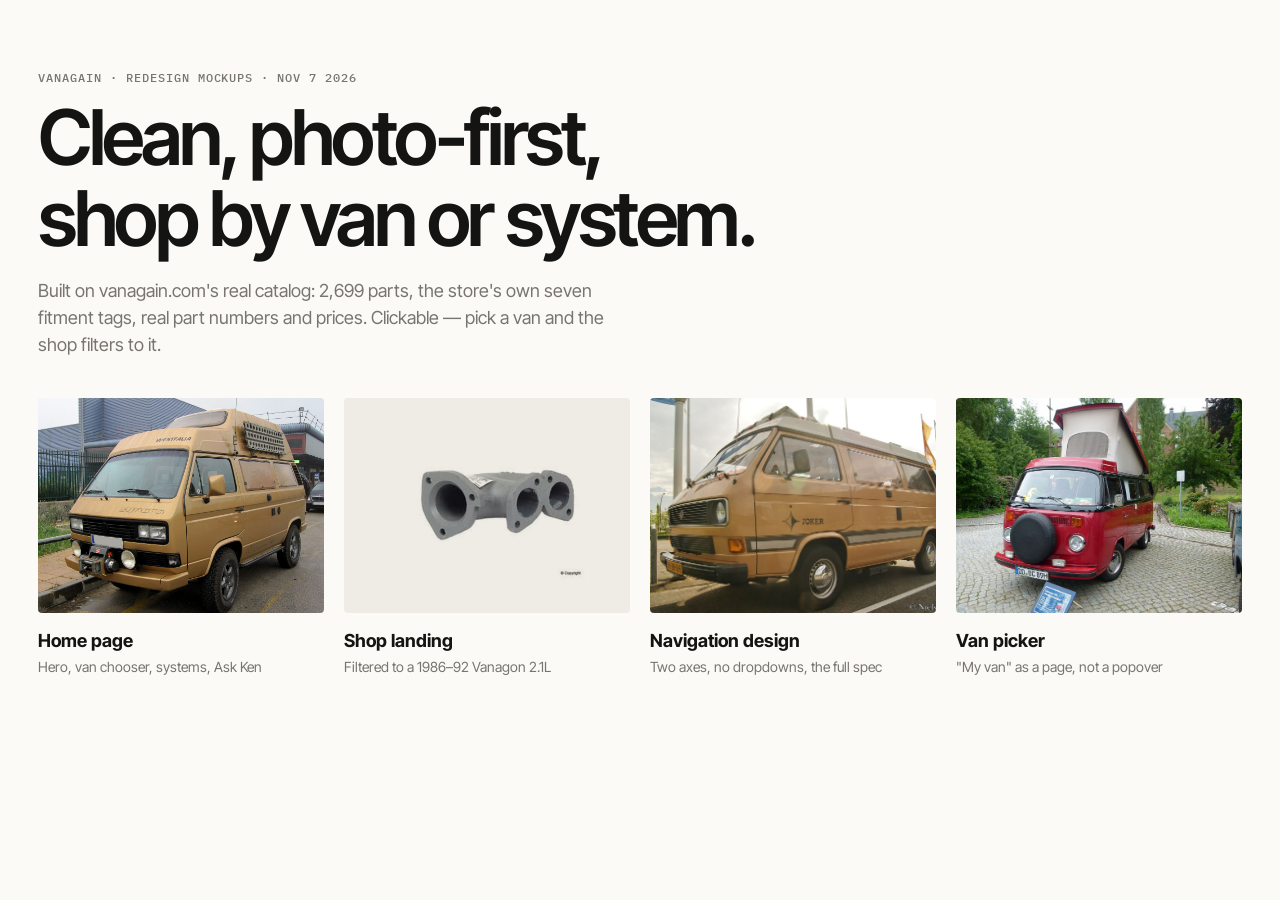
==== index.html @ 466442ae "VanAgain redesign mockups v1" ====
<!doctype html><html lang="en"><head><meta charset="utf-8"><meta name="viewport" content="width=device-width,initial-scale=1">
<title>VanAgain redesign — mockups</title>
<link href="https://fonts.googleapis.com/css2?family=IBM+Plex+Mono:wght@400;500&family=Inter+Tight:wght@400;500;600;700&display=swap" rel="stylesheet">
<link rel="stylesheet" href="va.css">
<style>.idx{display:grid;grid-template-columns:repeat(4,1fr);gap:20px;margin-top:40px}.idx a{display:block}.idx .im{aspect-ratio:4/3;border-radius:4px;overflow:hidden;background:var(--tile)}.idx img{width:100%;height:100%;object-fit:cover}.idx b{display:block;margin-top:14px;font-size:18px}.idx span{color:var(--muted);font-size:14px}@media(max-width:860px){.idx{grid-template-columns:1fr 1fr}}</style>
</head><body>
<div class="wrap" style="padding-top:72px;padding-bottom:96px">
<div class="eyebrow">VanAgain · redesign mockups · Nov 7 2026</div>
<h1 style="font-size:clamp(40px,6vw,80px);letter-spacing:-.045em;margin-top:14px">Clean, photo-first,<br>shop by van or system.</h1>
<p style="color:var(--muted);font-size:18px;max-width:58ch">Built on vanagain.com's real catalog: 2,699 parts, the store's own seven fitment tags, real part numbers and prices. Clickable — pick a van and the shop filters to it.</p>
<div class="idx">
<a href="home.html"><div class="im"><img src="hero-syncro.jpg" alt=""></div><b>Home page</b><span>Hero, van chooser, systems, Ask Ken</span></a>
<a href="shop.html?van=21"><div class="im" style="background:var(--tile);display:grid;place-items:center"><img src="p-manifold.jpg" style="width:70%;height:70%;object-fit:contain;mix-blend-mode:multiply" alt=""></div><b>Shop landing</b><span>Filtered to a 1986–92 Vanagon 2.1L</span></a>
<a href="nav.html"><div class="im"><img src="van-21.jpg" alt=""></div><b>Navigation design</b><span>Two axes, no dropdowns, the full spec</span></a>
<a href="garage.html"><div class="im"><img src="van-bus.jpg" alt=""></div><b>Van picker</b><span>"My van" as a page, not a popover</span></a>
</div></div></body></html>
---- va.css ----
/* VanAgain redesign mockup — shared styles */
:root{
  --ink:#141412; --ink-2:#3a3a36; --muted:#77756e; --line:#e3e0d8; --line-2:#d3cfc4;
  --paper:#fbfaf7; --tile:#efece5; --tile-2:#e7e3da; --accent:#c4501f; --ok:#2f7d4f;
  --wrap:1320px; --pad:clamp(16px,3vw,40px);
  --sans:"Inter Tight",ui-sans-serif,system-ui,-apple-system,"Segoe UI",sans-serif;
  --mono:"IBM Plex Mono",ui-monospace,SFMono-Regular,Menlo,monospace;
}
*{box-sizing:border-box}
html{-webkit-text-size-adjust:100%}
body{margin:0;background:var(--paper);color:var(--ink);font:400 16px/1.5 var(--sans);-webkit-font-smoothing:antialiased}
a{color:inherit;text-decoration:none}
img{display:block;max-width:100%}
.wrap{max-width:var(--wrap);margin:0 auto;padding:0 var(--pad)}
.mono{font-family:var(--mono);font-size:.82em;letter-spacing:.01em}
.eyebrow{font:500 12px/1 var(--mono);letter-spacing:.08em;text-transform:uppercase;color:var(--muted)}
h1,h2,h3{margin:0;font-weight:600;letter-spacing:-.02em;line-height:1.05}
h2{font-size:clamp(26px,3vw,40px)}
.btn{display:inline-flex;align-items:center;gap:10px;height:48px;padding:0 22px;border-radius:999px;background:var(--ink);color:#fff;font-weight:500;font-size:15px;border:0;cursor:pointer}
.btn.ghost{background:transparent;color:var(--ink);box-shadow:inset 0 0 0 1px var(--line-2)}
.arrow{display:inline-block;transition:transform .2s}
a:hover .arrow{transform:translateX(3px)}

/* ── Header ───────────────────────────────── */
.hdr{position:sticky;top:0;z-index:20;background:rgba(251,250,247,.94);backdrop-filter:saturate(1.4) blur(10px);border-bottom:1px solid var(--line)}
.hdr-top{display:flex;align-items:center;gap:20px;height:72px}
.brand{display:flex;align-items:center;gap:10px;flex:none}
.brand img{width:40px;height:40px;object-fit:contain;mix-blend-mode:multiply}
.brand b{font-weight:700;font-size:20px;letter-spacing:-.03em}
.brand small{display:block;font:500 10px/1 var(--mono);color:var(--muted);letter-spacing:.06em;margin-top:3px}
.search{flex:1;max-width:560px;position:relative}
.search input{width:100%;height:44px;border:1px solid var(--line-2);border-radius:999px;background:#fff;padding:0 18px 0 44px;font:inherit;font-size:15px;color:var(--ink)}
.search input::placeholder{color:#9a978e}
.search svg{position:absolute;left:16px;top:13px;width:18px;height:18px;color:var(--muted)}
.myvan{display:flex;align-items:center;gap:10px;height:44px;padding:0 6px 0 4px;border-radius:999px;box-shadow:inset 0 0 0 1px var(--line-2);background:#fff;flex:none;margin-left:auto}
.myvan .thumb{width:36px;height:36px;border-radius:50%;object-fit:cover;background:var(--tile)}
.myvan .lbl{line-height:1.1;padding-right:4px}
.myvan .lbl small{display:block;font:500 10px/1 var(--mono);text-transform:uppercase;letter-spacing:.08em;color:var(--muted);margin-bottom:3px}
.myvan .lbl b{font-weight:600;font-size:14px;white-space:nowrap}
.myvan .chg{font-size:13px;color:var(--muted);padding:0 12px;border-left:1px solid var(--line);margin-left:2px}
.myvan.empty .lbl b{color:var(--accent)}
.hdr-links{display:flex;gap:22px;font-size:15px;flex:none}
.hdr-links a{color:var(--ink-2)}
.hdr-links a:hover{color:var(--ink)}
.cart-n{display:inline-grid;place-items:center;min-width:20px;height:20px;border-radius:10px;background:var(--ink);color:#fff;font-size:11px;margin-left:6px;padding:0 6px}

.rail{display:flex;gap:4px;overflow-x:auto;scrollbar-width:none;height:48px;align-items:center;margin-top:-4px}
.rail::-webkit-scrollbar{display:none}
.rail a{flex:none;font-size:14px;color:var(--ink-2);padding:7px 12px;border-radius:999px;white-space:nowrap}
.rail a:hover{background:var(--tile)}
.rail a.on{background:var(--ink);color:#fff}
.rail .sep{flex:none;width:1px;height:18px;background:var(--line-2);margin:0 8px}
.rail .quiet{color:var(--muted)}

/* ── Hero ─────────────────────────────────── */
.hero{position:relative;height:min(82vh,820px);min-height:560px;overflow:hidden;background:#2a2620}
.hero img{width:100%;height:100%;object-fit:cover;object-position:70% 60%}
.hero::after{content:"";position:absolute;inset:0;background:linear-gradient(90deg,rgba(12,10,8,.72) 0%,rgba(12,10,8,.35) 42%,rgba(12,10,8,0) 70%),linear-gradient(180deg,rgba(0,0,0,0) 55%,rgba(0,0,0,.45) 100%)}
.hero .copy{position:absolute;left:0;right:0;bottom:56px;z-index:2;color:#fff}
.hero h1{font-size:clamp(48px,7.4vw,112px);font-weight:600;letter-spacing:-.045em;line-height:.92;max-width:11ch}
.hero p{font-size:clamp(17px,1.5vw,20px);max-width:44ch;margin:20px 0 0;color:rgba(255,255,255,.88)}
.hero .eyebrow{color:rgba(255,255,255,.78);margin-bottom:18px}
.hero .credit{position:absolute;right:var(--pad);bottom:16px;z-index:2;font:400 11px/1 var(--mono);color:rgba(255,255,255,.55)}

/* ── Section scaffolding ──────────────────── */
.sec{padding:clamp(56px,7vw,104px) 0}
.sec-head{display:flex;align-items:end;justify-content:space-between;gap:24px;margin-bottom:32px}
.sec-head p{margin:10px 0 0;color:var(--muted);max-width:52ch}
.sec-head .link{font-size:15px;white-space:nowrap}
.sec.tint{background:#f3f1ec}

/* ── Van chooser ──────────────────────────── */
.vans{display:grid;grid-template-columns:repeat(3,1fr);gap:clamp(16px,2vw,28px)}
.van{display:flex;flex-direction:column}
.van .ph{aspect-ratio:4/3;overflow:hidden;border-radius:4px;background:var(--tile)}
.van .ph img{width:100%;height:100%;object-fit:cover;transition:transform .5s}
.van:hover .ph img{transform:scale(1.03)}
.van h3{font-size:26px;margin:20px 0 4px}
.van .yrs{font:500 13px/1 var(--mono);color:var(--muted)}
.van ul{list-style:none;margin:18px 0 0;padding:0;border-top:1px solid var(--line)}
.van li a{display:flex;align-items:baseline;gap:12px;padding:14px 2px;border-bottom:1px solid var(--line);font-size:16px}
.van li a:hover{background:linear-gradient(90deg,var(--tile),transparent)}
.van li .eng{font-weight:500}
.van li .code{font:400 12px/1 var(--mono);color:var(--muted)}
.van li .n{margin-left:auto;font:400 13px/1 var(--mono);color:var(--muted)}
.van li a.sel{box-shadow:inset 3px 0 0 var(--accent);padding-left:12px}

/* ── System tiles ─────────────────────────── */
.tiles{display:grid;grid-template-columns:repeat(6,1fr);gap:clamp(10px,1.2vw,16px)}
.tile{display:block}
.tile .im{aspect-ratio:1;background:var(--tile);border-radius:4px;display:grid;place-items:center;overflow:hidden;transition:background .2s}
.tile .im img{width:72%;height:72%;object-fit:contain;mix-blend-mode:multiply;transition:transform .35s}
.tile .im img.photo{width:100%;height:100%;object-fit:cover;mix-blend-mode:normal}
.tile:hover .im{background:var(--tile-2)}
.tile:hover .im img{transform:scale(1.05)}
.tile .t{display:flex;justify-content:space-between;align-items:baseline;gap:8px;margin-top:10px;font-size:15px;font-weight:500}
.tile .t .n{font:400 12px/1 var(--mono);color:var(--muted)}
.tile.on .im{box-shadow:inset 0 0 0 2px var(--ink)}

/* ── Product cards ────────────────────────── */
.grid{display:grid;grid-template-columns:repeat(4,1fr);gap:40px 20px}
.card .im{aspect-ratio:1;background:var(--tile);border-radius:4px;display:grid;place-items:center;overflow:hidden}
.card .im img{width:78%;height:78%;object-fit:contain;mix-blend-mode:multiply}
.card .nm{font-size:15px;font-weight:500;line-height:1.3;margin:14px 0 6px}
.card .meta{display:flex;flex-wrap:wrap;gap:4px 12px;font:400 12px/1.4 var(--mono);color:var(--muted)}
.card .row{display:flex;align-items:center;justify-content:space-between;margin-top:12px}
.card .pr{font-weight:600;font-size:16px}
.card .add{font-size:14px;font-weight:500;padding:8px 14px;border-radius:999px;box-shadow:inset 0 0 0 1px var(--line-2);background:#fff;cursor:pointer;border:0;font-family:inherit}
.card .add:hover{background:var(--ink);color:#fff;box-shadow:none}
.card .fit{display:inline-flex;align-items:center;gap:6px;font-size:12px;color:var(--ok);margin-top:8px;font-weight:500}
.card .fit::before{content:"";width:6px;height:6px;border-radius:50%;background:var(--ok)}

/* ── Split / editorial ────────────────────── */
.split{display:grid;grid-template-columns:1.25fr 1fr;min-height:560px}
.split .ph{position:relative;overflow:hidden;background:#333}
.split .ph img{width:100%;height:100%;object-fit:cover}
.split .tx{padding:clamp(40px,6vw,96px);display:flex;flex-direction:column;justify-content:center;background:#1b1a17;color:#efece5}
.split .tx h2{font-size:clamp(32px,3.6vw,52px)}
.split .tx p{color:#bdb9ae;max-width:42ch;font-size:17px}
.split .tx .eyebrow{color:#8f8b80;margin-bottom:18px}
.split .tx .btn{background:#efece5;color:#1b1a17}
.split .tx .btn.ghost{background:transparent;color:#efece5;box-shadow:inset 0 0 0 1px #4a4740}
.split dl{display:grid;grid-template-columns:auto 1fr;gap:10px 22px;margin:28px 0 34px;font-size:15px}
.split dt{font:500 12px/1.9 var(--mono);color:#8f8b80;text-transform:uppercase;letter-spacing:.06em}
.split dd{margin:0}
.credit-sm{position:absolute;left:14px;bottom:12px;font:400 11px/1 var(--mono);color:rgba(255,255,255,.6)}

.band{position:relative;height:clamp(380px,46vw,620px);overflow:hidden;color:#fff}
.band img{width:100%;height:100%;object-fit:cover;object-position:50% 55%}
.band::after{content:"";position:absolute;inset:0;background:linear-gradient(90deg,rgba(12,10,8,.82) 0%,rgba(12,10,8,.55) 40%,rgba(12,10,8,0) 72%)}
.band .copy{position:absolute;inset:0;z-index:2;display:flex;flex-direction:column;justify-content:center}
.band h2{font-size:clamp(34px,4.4vw,64px);max-width:12ch}
.band p{max-width:38ch;color:rgba(255,255,255,.85);font-size:17px}
.band .btn{background:#fff;color:var(--ink);margin-top:10px;align-self:flex-start}

/* ── Footer ───────────────────────────────── */
.ftr{border-top:1px solid var(--line);padding:64px 0 40px;font-size:15px}
.ftr .cols{display:grid;grid-template-columns:1.6fr repeat(4,1fr);gap:32px}
.ftr h4{margin:0 0 14px;font:500 12px/1 var(--mono);letter-spacing:.08em;text-transform:uppercase;color:var(--muted)}
.ftr ul{list-style:none;margin:0;padding:0;display:grid;gap:9px}
.ftr a{color:var(--ink-2)}
.ftr .about p{color:var(--muted);max-width:34ch;margin:12px 0 0}
.ftr .base{display:flex;justify-content:space-between;gap:20px;margin-top:56px;padding-top:20px;border-top:1px solid var(--line);font:400 12px/1.6 var(--mono);color:var(--muted)}

/* ── Shop page ────────────────────────────── */
.fitbar{border-bottom:1px solid var(--line);background:#f3f1ec}
.fitbar .wrap{display:flex;align-items:center;gap:22px;padding-top:22px;padding-bottom:22px}
.fitbar .vimg{width:132px;height:88px;border-radius:4px;object-fit:cover;flex:none}
.fitbar h1{font-size:clamp(28px,3.2vw,44px);letter-spacing:-.03em}
.fitbar .sub{display:flex;gap:16px;align-items:center;margin-top:8px;color:var(--muted);font-size:15px}
.fitbar .sub .ok{color:var(--ok);font-weight:500}
.fitbar .act{margin-left:auto;display:flex;gap:10px;flex:none}
.shop{display:grid;grid-template-columns:240px 1fr;gap:48px;padding-top:40px;padding-bottom:96px}
.side h4{margin:0 0 12px;font:500 12px/1 var(--mono);letter-spacing:.08em;text-transform:uppercase;color:var(--muted)}
.side .grp{padding:0 0 22px;margin-bottom:22px;border-bottom:1px solid var(--line)}
.side ul{list-style:none;margin:0;padding:0;display:grid;gap:2px}
.side li a,.side label{display:flex;justify-content:space-between;align-items:center;padding:6px 0;font-size:15px;color:var(--ink-2);cursor:pointer}
.side li a .n,.side label .n{font:400 12px/1 var(--mono);color:var(--muted)}
.side li a.on{color:var(--ink);font-weight:600}
.side input[type=checkbox]{accent-color:var(--ink);width:16px;height:16px;margin:0 10px 0 0}
.side label span.l{display:flex;align-items:center}
.seg{display:inline-flex;border-radius:999px;box-shadow:inset 0 0 0 1px var(--line-2);padding:3px;background:#fff}
.seg a{padding:6px 14px;border-radius:999px;font-size:14px;color:var(--ink-2)}
.seg a.on{background:var(--ink);color:#fff}
.toolbar{display:flex;align-items:center;justify-content:space-between;gap:16px;margin:36px 0 26px}
.toolbar .count{font-size:15px;color:var(--muted)}
.toolbar .count b{color:var(--ink)}
.strip{display:grid;grid-auto-flow:column;grid-auto-columns:minmax(118px,1fr);gap:12px;overflow-x:auto;scrollbar-width:none;padding-bottom:2px}
.strip::-webkit-scrollbar{display:none}
.strip .tile .t{font-size:13px;flex-direction:column;gap:3px;align-items:flex-start}
.jobs{display:grid;grid-template-columns:repeat(3,1fr);gap:16px;margin-top:56px}
.job{padding:22px;border-radius:4px;box-shadow:inset 0 0 0 1px var(--line);display:flex;flex-direction:column;gap:6px;background:#fff}
.job b{font-weight:600;font-size:17px}
.job span{color:var(--muted);font-size:14px}
.job .mono{color:var(--muted);margin-top:8px}
.more{display:flex;justify-content:center;flex-direction:column;align-items:center;gap:14px;margin-top:56px;color:var(--muted);font-size:14px}
.more .bar{width:220px;height:2px;background:var(--line);position:relative}
.more .bar i{position:absolute;left:0;top:0;bottom:0;width:4%;background:var(--ink)}

/* ── Garage (van picker page) ─────────────── */
.garage-h{padding:clamp(48px,6vw,88px) 0 36px}
.garage-h h1{font-size:clamp(40px,5.6vw,80px);letter-spacing:-.04em}
.garage-h p{color:var(--muted);font-size:18px;max-width:52ch;margin:16px 0 0}
.howto{display:grid;grid-template-columns:repeat(3,1fr);gap:28px;margin-top:64px;padding-top:32px;border-top:1px solid var(--line)}
.howto b{display:block;margin-bottom:6px}
.howto p{margin:0;color:var(--muted);font-size:15px}

/* ── Responsive ───────────────────────────── */
@media (max-width:1100px){
  .tiles{grid-template-columns:repeat(4,1fr)}
  .grid{grid-template-columns:repeat(3,1fr)}
  .hdr-links .hide-md{display:none}
}
@media (max-width:860px){
  .hdr-top{flex-wrap:wrap;height:auto;padding-top:12px;padding-bottom:10px;gap:10px 12px}
  .search{order:3;flex:1 0 100%;max-width:none}
  .brand small{display:none}
  .myvan .chg{display:none}
  .myvan .lbl b{font-size:13px}
  .hdr-links{gap:14px}
  .hdr-links .hide-sm{display:none}
  .vans{grid-template-columns:1fr;gap:44px}
  .tiles{grid-template-columns:repeat(3,1fr)}
  .grid{grid-template-columns:repeat(2,1fr);gap:28px 14px}
  .split{grid-template-columns:1fr}
  .split .ph{height:300px}
  .ftr .cols{grid-template-columns:1fr 1fr}
  .ftr .about{grid-column:1/-1}
  .shop{grid-template-columns:1fr;gap:0}
  .side{display:none}
  .fitbar .wrap{flex-wrap:wrap}
  .fitbar .vimg{width:88px;height:64px}
  .fitbar .act{margin-left:0;width:100%}
  .jobs,.howto{grid-template-columns:1fr}
  .sec-head{flex-direction:column;align-items:flex-start}
  .hero{min-height:520px;height:72vh}
  .hero .copy{bottom:36px}
}
@media (max-width:480px){
  .myvan .lbl small{display:none}
  .tiles{grid-template-columns:repeat(2,1fr)}
}
.band .copy .wrap,.hero .copy .wrap{width:100%}

@media (max-width:860px){.hero .credit{display:none}}
@media (max-width:480px){
  .hdr-top{gap:8px 10px}
  .brand b{font-size:17px}.brand img{width:32px;height:32px}
  .myvan{height:40px}.myvan .thumb{width:30px;height:30px}
  .hdr-links{gap:0}.hdr-links a{font-size:14px}
}

.grid.g3{grid-template-columns:repeat(3,1fr)}
@media (max-width:860px){
  .grid.g3{grid-template-columns:repeat(2,1fr)}
  .hero{height:min(72vh,640px)}
  .hero img{object-position:30% 60%}
  .toolbar{flex-direction:column;align-items:flex-start}
  .seg{max-width:100%;overflow-x:auto}
  .seg a{white-space:nowrap}
}
@media (max-width:480px){.hdr-links .ct{display:none}.myvan .lbl b{font-size:12.5px}}
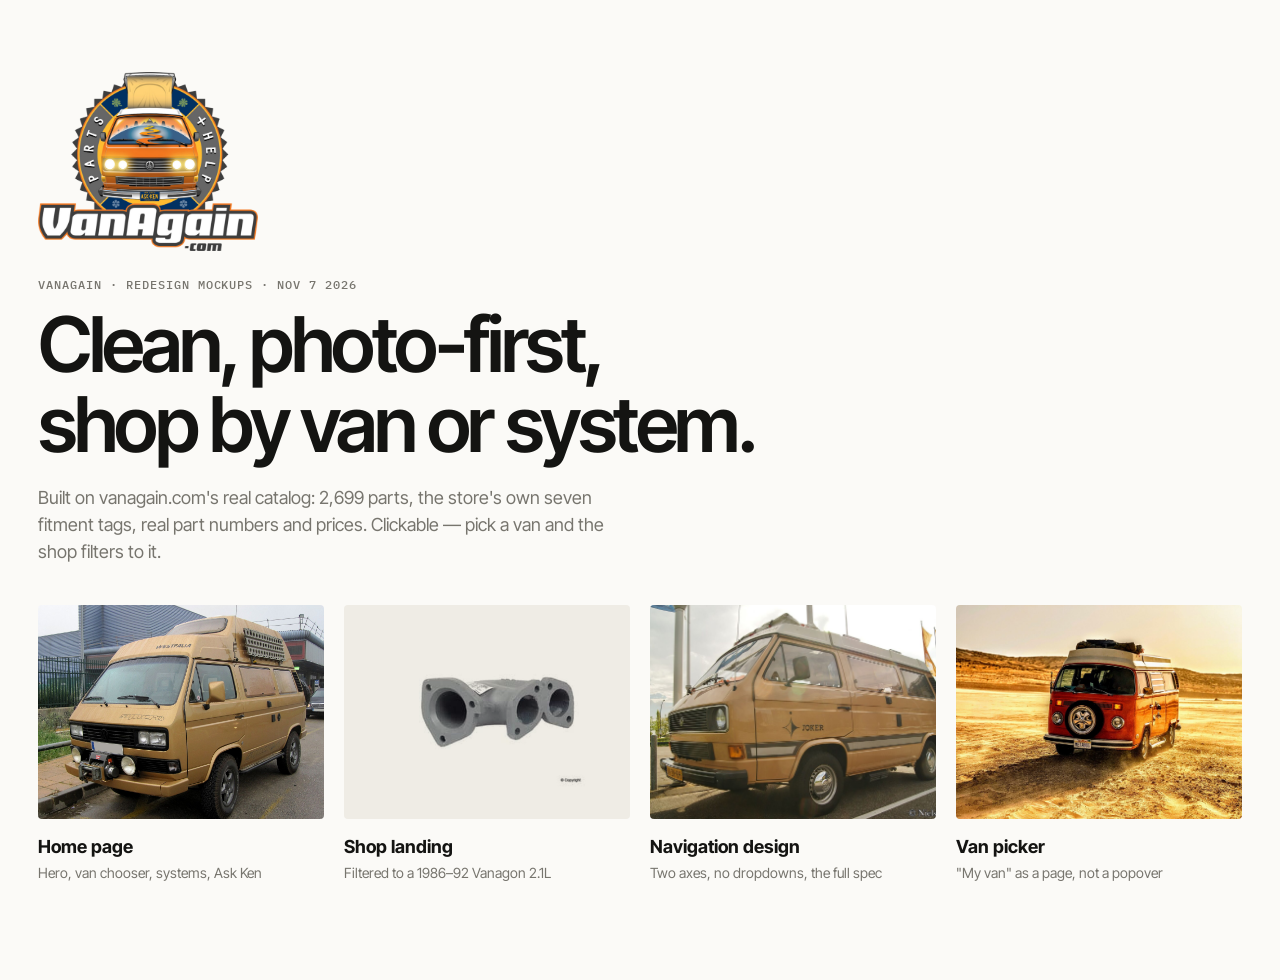
==== commit 1a6fdf49: "Bigger VanAgain branding, METABUS for Bus, Winnebago Eurovan Camper for Eurovan" ====
--- a/index.html
+++ b/index.html
@@ -5,7 +5,7 @@
 <style>.idx{display:grid;grid-template-columns:repeat(4,1fr);gap:20px;margin-top:40px}.idx a{display:block}.idx .im{aspect-ratio:4/3;border-radius:4px;overflow:hidden;background:var(--tile)}.idx img{width:100%;height:100%;object-fit:cover}.idx b{display:block;margin-top:14px;font-size:18px}.idx span{color:var(--muted);font-size:14px}@media(max-width:860px){.idx{grid-template-columns:1fr 1fr}}</style>
 </head><body>
 <div class="wrap" style="padding-top:72px;padding-bottom:96px">
-<div class="eyebrow">VanAgain · redesign mockups · Nov 7 2026</div>
+<img src="logo.png" alt="VanAgain" style="width:220px;margin-bottom:28px"><div class="eyebrow">VanAgain · redesign mockups · Nov 7 2026</div>
 <h1 style="font-size:clamp(40px,6vw,80px);letter-spacing:-.045em;margin-top:14px">Clean, photo-first,<br>shop by van or system.</h1>
 <p style="color:var(--muted);font-size:18px;max-width:58ch">Built on vanagain.com's real catalog: 2,699 parts, the store's own seven fitment tags, real part numbers and prices. Clickable — pick a van and the shop filters to it.</p>
 <div class="idx">
--- a/va.css
+++ b/va.css
@@ -1,7 +1,7 @@
 /* VanAgain redesign mockup — shared styles */
 :root{
   --ink:#141412; --ink-2:#3a3a36; --muted:#77756e; --line:#e3e0d8; --line-2:#d3cfc4;
-  --paper:#fbfaf7; --tile:#efece5; --tile-2:#e7e3da; --accent:#c4501f; --ok:#2f7d4f;
+  --paper:#fbfaf7; --tile:#efece5; --tile-2:#e7e3da; --accent:#f3771f; --brand:#f3771f; --char:#3d3d3d; --ok:#2f7d4f;
   --wrap:1320px; --pad:clamp(16px,3vw,40px);
   --sans:"Inter Tight",ui-sans-serif,system-ui,-apple-system,"Segoe UI",sans-serif;
   --mono:"IBM Plex Mono",ui-monospace,SFMono-Regular,Menlo,monospace;
@@ -23,9 +23,10 @@
 
 /* ── Header ───────────────────────────────── */
 .hdr{position:sticky;top:0;z-index:20;background:rgba(251,250,247,.94);backdrop-filter:saturate(1.4) blur(10px);border-bottom:1px solid var(--line)}
-.hdr-top{display:flex;align-items:center;gap:20px;height:72px}
+.hdr-top{display:flex;align-items:center;gap:22px;height:84px}
 .brand{display:flex;align-items:center;gap:10px;flex:none}
-.brand img{width:40px;height:40px;object-fit:contain;mix-blend-mode:multiply}
+.brand img{height:62px;width:auto;object-fit:contain}
+.brand.big img{height:120px}
 .brand b{font-weight:700;font-size:20px;letter-spacing:-.03em}
 .brand small{display:block;font:500 10px/1 var(--mono);color:var(--muted);letter-spacing:.06em;margin-top:3px}
 .search{flex:1;max-width:560px;position:relative}
@@ -48,7 +49,7 @@
 .rail::-webkit-scrollbar{display:none}
 .rail a{flex:none;font-size:14px;color:var(--ink-2);padding:7px 12px;border-radius:999px;white-space:nowrap}
 .rail a:hover{background:var(--tile)}
-.rail a.on{background:var(--ink);color:#fff}
+.rail a.on{background:var(--brand);color:#fff}
 .rail .sep{flex:none;width:1px;height:18px;background:var(--line-2);margin:0 8px}
 .rail .quiet{color:var(--muted)}
 
@@ -225,7 +226,7 @@
 @media (max-width:860px){.hero .credit{display:none}}
 @media (max-width:480px){
   .hdr-top{gap:8px 10px}
-  .brand b{font-size:17px}.brand img{width:32px;height:32px}
+  .brand b{font-size:17px}
   .myvan{height:40px}.myvan .thumb{width:30px;height:30px}
   .hdr-links{gap:0}.hdr-links a{font-size:14px}
 }
@@ -240,3 +241,16 @@
   .seg a{white-space:nowrap}
 }
 @media (max-width:480px){.hdr-links .ct{display:none}.myvan .lbl b{font-size:12.5px}}
+
+/* branding */
+.hero img.hero-logo{width:clamp(150px,15vw,230px);height:auto;object-fit:contain;margin:0 0 22px -6px;filter:drop-shadow(0 6px 18px rgba(0,0,0,.35))}
+.hero .eyebrow{color:#ffd0a8}
+.hdr{border-bottom:3px solid var(--brand)}
+.split .tx{background:var(--char)}
+.split .tx .btn{background:var(--brand);color:#fff}
+.band .btn{background:var(--brand);color:#fff}
+.van li a.sel{box-shadow:inset 3px 0 0 var(--brand)}
+.tile.on .im{box-shadow:inset 0 0 0 2px var(--brand)}
+.ftr{border-top:3px solid var(--brand)}
+@media (max-width:860px){.brand img{height:50px}.hero img.hero-logo{width:130px;margin-bottom:14px}}
+@media (max-width:480px){.brand img{height:44px}}
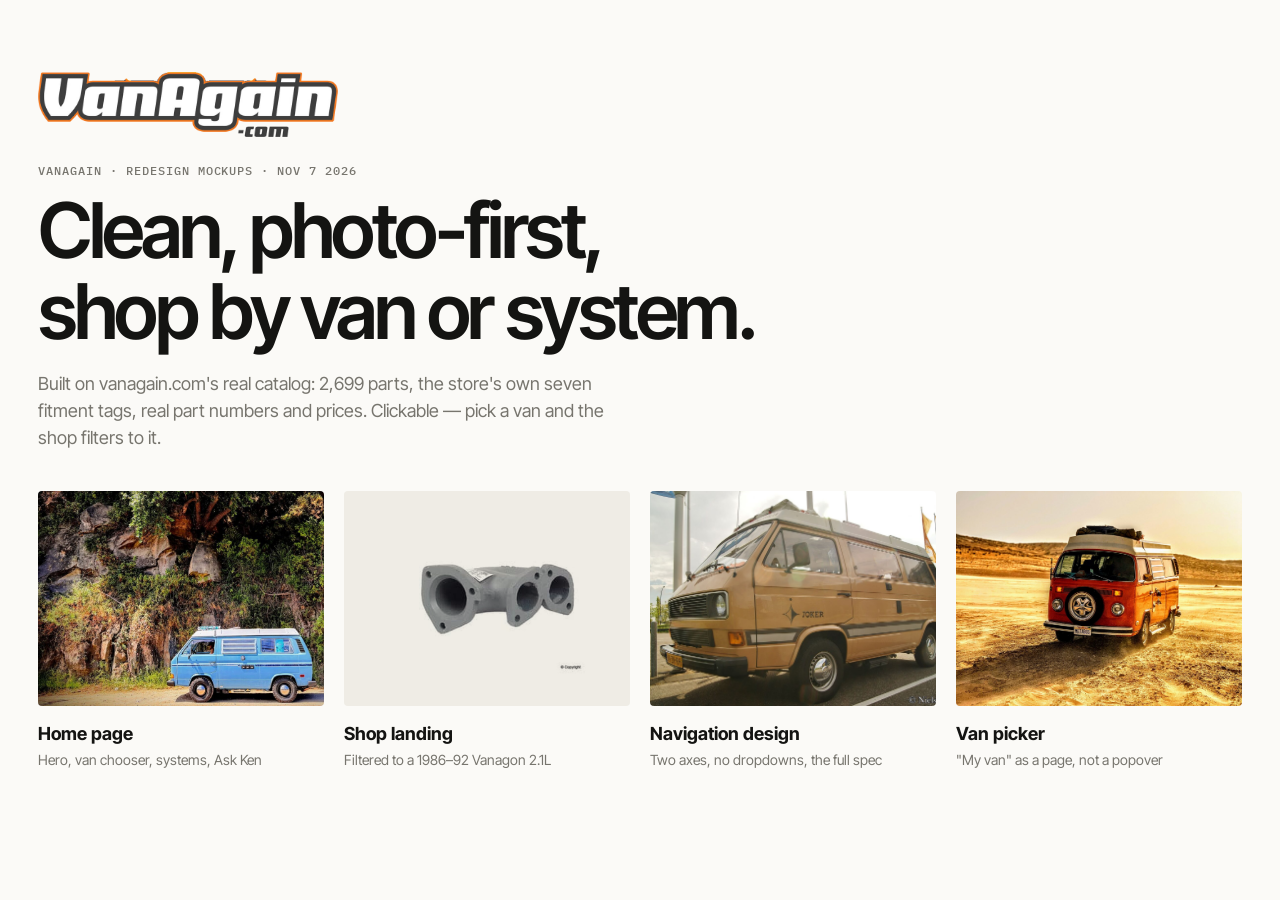
==== commit 8852af95: "Topanga hero, wordmark-only nav, Barbine/metahacker footer, tighter head and pump crops" ====
--- a/index.html
+++ b/index.html
@@ -5,11 +5,11 @@
 <style>.idx{display:grid;grid-template-columns:repeat(4,1fr);gap:20px;margin-top:40px}.idx a{display:block}.idx .im{aspect-ratio:4/3;border-radius:4px;overflow:hidden;background:var(--tile)}.idx img{width:100%;height:100%;object-fit:cover}.idx b{display:block;margin-top:14px;font-size:18px}.idx span{color:var(--muted);font-size:14px}@media(max-width:860px){.idx{grid-template-columns:1fr 1fr}}</style>
 </head><body>
 <div class="wrap" style="padding-top:72px;padding-bottom:96px">
-<img src="logo.png" alt="VanAgain" style="width:220px;margin-bottom:28px"><div class="eyebrow">VanAgain · redesign mockups · Nov 7 2026</div>
+<img src="wordmark.png" alt="VanAgain.com" style="width:300px;margin-bottom:28px"><div class="eyebrow">VanAgain · redesign mockups · Nov 7 2026</div>
 <h1 style="font-size:clamp(40px,6vw,80px);letter-spacing:-.045em;margin-top:14px">Clean, photo-first,<br>shop by van or system.</h1>
 <p style="color:var(--muted);font-size:18px;max-width:58ch">Built on vanagain.com's real catalog: 2,699 parts, the store's own seven fitment tags, real part numbers and prices. Clickable — pick a van and the shop filters to it.</p>
 <div class="idx">
-<a href="home.html"><div class="im"><img src="hero-syncro.jpg" alt=""></div><b>Home page</b><span>Hero, van chooser, systems, Ask Ken</span></a>
+<a href="home.html"><div class="im"><img src="hero-topanga.jpg" alt=""></div><b>Home page</b><span>Hero, van chooser, systems, Ask Ken</span></a>
 <a href="shop.html?van=21"><div class="im" style="background:var(--tile);display:grid;place-items:center"><img src="p-manifold.jpg" style="width:70%;height:70%;object-fit:contain;mix-blend-mode:multiply" alt=""></div><b>Shop landing</b><span>Filtered to a 1986–92 Vanagon 2.1L</span></a>
 <a href="nav.html"><div class="im"><img src="van-21.jpg" alt=""></div><b>Navigation design</b><span>Two axes, no dropdowns, the full spec</span></a>
 <a href="garage.html"><div class="im"><img src="van-bus.jpg" alt=""></div><b>Van picker</b><span>"My van" as a page, not a popover</span></a>
--- a/va.css
+++ b/va.css
@@ -26,7 +26,8 @@
 .hdr-top{display:flex;align-items:center;gap:22px;height:84px}
 .brand{display:flex;align-items:center;gap:10px;flex:none}
 .brand img{height:62px;width:auto;object-fit:contain}
-.brand.big img{height:120px}
+.brand img.wordmark{height:50px}
+.brand.big img.wordmark{height:64px}
 .brand b{font-weight:700;font-size:20px;letter-spacing:-.03em}
 .brand small{display:block;font:500 10px/1 var(--mono);color:var(--muted);letter-spacing:.06em;margin-top:3px}
 .search{flex:1;max-width:560px;position:relative}
@@ -235,7 +236,7 @@
 @media (max-width:860px){
   .grid.g3{grid-template-columns:repeat(2,1fr)}
   .hero{height:min(72vh,640px)}
-  .hero img{object-position:30% 60%}
+  .hero img{object-position:78% 70%}
   .toolbar{flex-direction:column;align-items:flex-start}
   .seg{max-width:100%;overflow-x:auto}
   .seg a{white-space:nowrap}
@@ -243,7 +244,6 @@
 @media (max-width:480px){.hdr-links .ct{display:none}.myvan .lbl b{font-size:12.5px}}
 
 /* branding */
-.hero img.hero-logo{width:clamp(150px,15vw,230px);height:auto;object-fit:contain;margin:0 0 22px -6px;filter:drop-shadow(0 6px 18px rgba(0,0,0,.35))}
 .hero .eyebrow{color:#ffd0a8}
 .hdr{border-bottom:3px solid var(--brand)}
 .split .tx{background:var(--char)}
@@ -252,5 +252,10 @@
 .van li a.sel{box-shadow:inset 3px 0 0 var(--brand)}
 .tile.on .im{box-shadow:inset 0 0 0 2px var(--brand)}
 .ftr{border-top:3px solid var(--brand)}
-@media (max-width:860px){.brand img{height:50px}.hero img.hero-logo{width:130px;margin-bottom:14px}}
-@media (max-width:480px){.brand img{height:44px}}
+.hero img{object-position:60% 70%}
+@media (max-width:860px){.brand img.wordmark{height:34px}.hero img{object-position:78% 70%}}
+@media (max-width:480px){.brand img.wordmark{height:28px}}
+@media (max-width:860px){
+  .hero .copy{bottom:auto;top:28px}
+  .hero::after{background:linear-gradient(180deg,rgba(12,10,8,.7) 0%,rgba(12,10,8,.35) 45%,rgba(12,10,8,0) 65%)}
+}
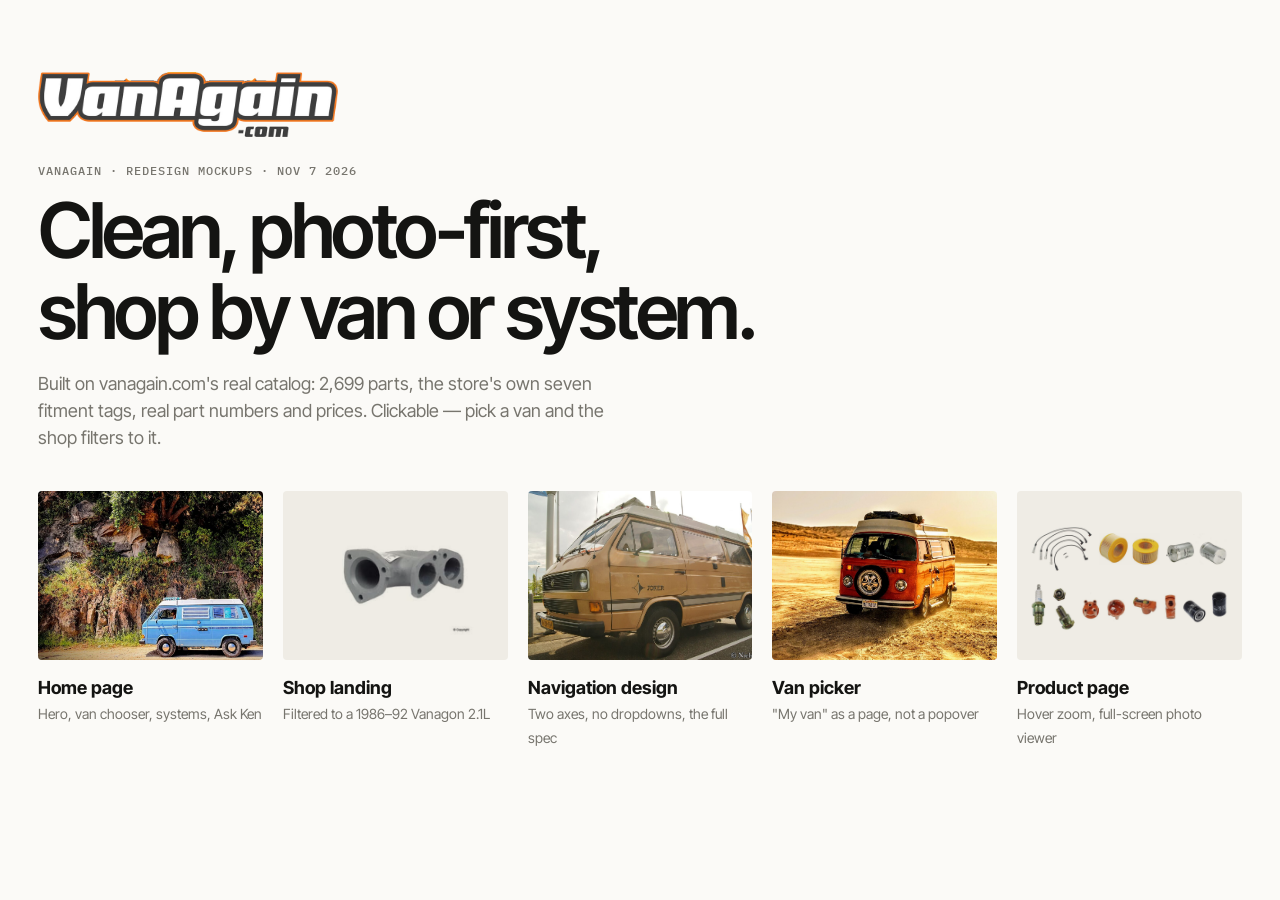
==== commit db938c4d: "Product detail page with hover zoom and full-screen lightbox" ====
--- a/index.html
+++ b/index.html
@@ -2,7 +2,7 @@
 <title>VanAgain redesign — mockups</title>
 <link href="https://fonts.googleapis.com/css2?family=IBM+Plex+Mono:wght@400;500&family=Inter+Tight:wght@400;500;600;700&display=swap" rel="stylesheet">
 <link rel="stylesheet" href="va.css">
-<style>.idx{display:grid;grid-template-columns:repeat(4,1fr);gap:20px;margin-top:40px}.idx a{display:block}.idx .im{aspect-ratio:4/3;border-radius:4px;overflow:hidden;background:var(--tile)}.idx img{width:100%;height:100%;object-fit:cover}.idx b{display:block;margin-top:14px;font-size:18px}.idx span{color:var(--muted);font-size:14px}@media(max-width:860px){.idx{grid-template-columns:1fr 1fr}}</style>
+<style>.idx{display:grid;grid-template-columns:repeat(5,1fr);gap:20px;margin-top:40px}.idx a{display:block}.idx .im{aspect-ratio:4/3;border-radius:4px;overflow:hidden;background:var(--tile)}.idx img{width:100%;height:100%;object-fit:cover}.idx b{display:block;margin-top:14px;font-size:18px}.idx span{color:var(--muted);font-size:14px}@media(max-width:860px){.idx{grid-template-columns:1fr 1fr}}</style>
 </head><body>
 <div class="wrap" style="padding-top:72px;padding-bottom:96px">
 <img src="wordmark.png" alt="VanAgain.com" style="width:300px;margin-bottom:28px"><div class="eyebrow">VanAgain · redesign mockups · Nov 7 2026</div>
@@ -13,4 +13,5 @@
 <a href="shop.html?van=21"><div class="im" style="background:var(--tile);display:grid;place-items:center"><img src="p-manifold.jpg" style="width:70%;height:70%;object-fit:contain;mix-blend-mode:multiply" alt=""></div><b>Shop landing</b><span>Filtered to a 1986–92 Vanagon 2.1L</span></a>
 <a href="nav.html"><div class="im"><img src="van-21.jpg" alt=""></div><b>Navigation design</b><span>Two axes, no dropdowns, the full spec</span></a>
 <a href="garage.html"><div class="im"><img src="van-bus.jpg" alt=""></div><b>Van picker</b><span>"My van" as a page, not a popover</span></a>
+<a href="product.html?p=tune-up-86-88"><div class="im" style="background:var(--tile);display:grid;place-items:center"><img src="pd-tune-kit.jpg" style="width:90%;height:90%;object-fit:contain;mix-blend-mode:multiply" alt=""></div><b>Product page</b><span>Hover zoom, full-screen photo viewer</span></a>
 </div></div></body></html>
--- a/va.css
+++ b/va.css
@@ -59,7 +59,7 @@
 .hero img{width:100%;height:100%;object-fit:cover;object-position:70% 60%}
 .hero::after{content:"";position:absolute;inset:0;background:linear-gradient(90deg,rgba(12,10,8,.72) 0%,rgba(12,10,8,.35) 42%,rgba(12,10,8,0) 70%),linear-gradient(180deg,rgba(0,0,0,0) 55%,rgba(0,0,0,.45) 100%)}
 .hero .copy{position:absolute;left:0;right:0;bottom:56px;z-index:2;color:#fff}
-.hero h1{font-size:clamp(48px,7.4vw,112px);font-weight:600;letter-spacing:-.045em;line-height:.92;max-width:11ch}
+.hero h1{font-size:clamp(48px,7.4vw,112px);font-weight:600;letter-spacing:-.045em;line-height:.92;max-width:none;white-space:nowrap}
 .hero p{font-size:clamp(17px,1.5vw,20px);max-width:44ch;margin:20px 0 0;color:rgba(255,255,255,.88)}
 .hero .eyebrow{color:rgba(255,255,255,.78);margin-bottom:18px}
 .hero .credit{position:absolute;right:var(--pad);bottom:16px;z-index:2;font:400 11px/1 var(--mono);color:rgba(255,255,255,.55)}
@@ -74,7 +74,7 @@
 /* ── Van chooser ──────────────────────────── */
 .vans{display:grid;grid-template-columns:repeat(3,1fr);gap:clamp(16px,2vw,28px)}
 .van{display:flex;flex-direction:column}
-.van .ph{aspect-ratio:4/3;overflow:hidden;border-radius:4px;background:var(--tile)}
+.van .ph{aspect-ratio:3/2;overflow:hidden;border-radius:12px;background:var(--tile)}
 .van .ph img{width:100%;height:100%;object-fit:cover;transition:transform .5s}
 .van:hover .ph img{transform:scale(1.03)}
 .van h3{font-size:26px;margin:20px 0 4px}
@@ -236,7 +236,7 @@
 @media (max-width:860px){
   .grid.g3{grid-template-columns:repeat(2,1fr)}
   .hero{height:min(72vh,640px)}
-  .hero img{object-position:78% 70%}
+  .hero img{object-position:78% 100%}
   .toolbar{flex-direction:column;align-items:flex-start}
   .seg{max-width:100%;overflow-x:auto}
   .seg a{white-space:nowrap}
@@ -252,10 +252,120 @@
 .van li a.sel{box-shadow:inset 3px 0 0 var(--brand)}
 .tile.on .im{box-shadow:inset 0 0 0 2px var(--brand)}
 .ftr{border-top:3px solid var(--brand)}
-.hero img{object-position:60% 70%}
-@media (max-width:860px){.brand img.wordmark{height:34px}.hero img{object-position:78% 70%}}
+.hero img{object-position:50% 100%}
+@media (max-width:860px){.brand img.wordmark{height:34px}.hero img{object-position:78% 100%}}
 @media (max-width:480px){.brand img.wordmark{height:28px}}
 @media (max-width:860px){
   .hero .copy{bottom:auto;top:28px}
   .hero::after{background:linear-gradient(180deg,rgba(12,10,8,.7) 0%,rgba(12,10,8,.35) 45%,rgba(12,10,8,0) 65%)}
 }
+/* category strip: all systems visible, no horizontal scroll */
+.strip{display:grid;grid-auto-flow:row;grid-template-columns:repeat(12,minmax(0,1fr));gap:10px;overflow:visible}
+.strip .tile .t{font-size:12.5px;line-height:1.25}
+.strip .tile .t span:first-child{min-height:2.5em}
+@media (max-width:1100px){.strip{grid-template-columns:repeat(6,minmax(0,1fr))}}
+@media (max-width:600px){.strip{grid-template-columns:repeat(4,minmax(0,1fr));gap:8px}}
+/* desktop: one-line labels in the category strip */
+@media (min-width:1101px){
+  .strip .tile .t span:first-child{min-height:0;white-space:nowrap}
+  .strip .tile .t{font-size:12px}
+}
+/* shorter hero so the van picker peeks above the fold (photo stays anchored to the bottom) */
+@media (min-width:861px){
+  .hero{height:clamp(360px, calc(100svh - 400px), 760px);min-height:0}
+  #vans{padding-top:44px}
+  #vans .sec-head{margin-bottom:24px}
+}
+
+/* tighter padding around part photos */
+.tile .im img{width:88%;height:88%}
+.card .im img{width:90%;height:90%}
+/* header rail fits on one line on desktop */
+@media (min-width:1101px){.rail{gap:0}.rail a{padding:7px 10px}.rail .sep{margin:0 6px}}
+a.nm{display:block}
+a.nm:hover{text-decoration:underline}
+
+/* ── Product detail page ──────────────────── */
+.crumbs{font-size:14px;color:var(--muted);padding:22px 0 0}
+.crumbs a{color:var(--ink-2)}
+.crumbs a:hover{text-decoration:underline}
+.crumbs span{margin:0 8px;color:var(--line-2)}
+.pdp{display:grid;grid-template-columns:minmax(0,1.15fr) minmax(0,1fr);gap:clamp(28px,4vw,64px);padding-top:22px;padding-bottom:72px;align-items:start}
+.gallery{position:sticky;top:150px}
+.stage{position:relative;aspect-ratio:1;background:var(--tile);border-radius:12px;overflow:hidden;cursor:zoom-in;display:grid;place-items:center}
+.stage img{width:92%;height:92%;object-fit:contain;mix-blend-mode:multiply;transition:opacity .15s}
+.stage .lens{position:absolute;inset:0;background-repeat:no-repeat;background-color:var(--tile);background-blend-mode:multiply;opacity:0;transition:opacity .15s;pointer-events:none}
+.stage.zooming .lens{opacity:1}
+.stage.zooming img{opacity:0}
+.stage .hint{position:absolute;right:12px;bottom:12px;font:500 12px/1 var(--sans);background:rgba(255,255,255,.88);color:var(--ink-2);padding:8px 11px;border-radius:999px;pointer-events:none;transition:opacity .15s}
+.stage.zooming .hint{opacity:0}
+.stage .nav{position:absolute;top:50%;transform:translateY(-50%);width:40px;height:40px;border-radius:50%;border:0;background:rgba(255,255,255,.9);font-size:18px;cursor:pointer;display:grid;place-items:center;opacity:0;transition:opacity .15s}
+.stage:hover .nav{opacity:1}.stage .nav.prev{left:12px}.stage .nav.next{right:12px}
+.stage.zooming .nav{opacity:0}
+.thumbs{display:grid;grid-template-columns:repeat(8,minmax(0,1fr));gap:8px;margin-top:10px}
+.thumbs button{aspect-ratio:1;border:0;padding:0;border-radius:8px;background:var(--tile);overflow:hidden;cursor:pointer;box-shadow:inset 0 0 0 1px transparent}
+.thumbs button img{width:88%;height:88%;object-fit:contain;mix-blend-mode:multiply;margin:6%}
+.thumbs button.on{box-shadow:inset 0 0 0 2px var(--brand)}
+.info .eyebrow a{color:inherit}
+.info h1{font-size:clamp(32px,3.6vw,52px);letter-spacing:-.035em;margin:12px 0 8px}
+.info .sub{font-size:18px;color:var(--ink-2);margin:0}
+.info .meta2{display:flex;gap:18px;flex-wrap:wrap;margin:16px 0 0;font:400 13px/1.4 var(--mono);color:var(--muted)}
+.info .price{font-size:30px;font-weight:600;letter-spacing:-.02em;margin:26px 0 4px}
+.fitbox{margin:22px 0;padding:16px 18px;border-radius:12px;display:flex;gap:14px;align-items:center}
+.fitbox img{width:64px;height:44px;border-radius:6px;object-fit:cover;flex:none}
+.fitbox b{display:block;font-weight:600}
+.fitbox span{font-size:14px;color:var(--ink-2)}
+.fitbox a{text-decoration:underline}
+.fitbox.yes{background:#e8f2ea}.fitbox.yes b{color:var(--ok)}
+.fitbox.no{background:#fbeee3}.fitbox.no b{color:#a8461a}
+.fitbox.unk{background:#f3f1ec}
+.buy{display:flex;gap:12px;align-items:center;margin:8px 0 10px}
+.qty{display:flex;align-items:center;height:52px;border-radius:999px;box-shadow:inset 0 0 0 1px var(--line-2);background:#fff}
+.qty button{width:44px;height:52px;border:0;background:none;font-size:20px;cursor:pointer;color:var(--ink-2)}
+.qty input{width:34px;border:0;text-align:center;font:600 16px var(--sans);background:none}
+.btn.buyit{height:52px;padding:0 30px;background:var(--brand);font-size:16px;flex:1;justify-content:center}
+.stock{font-size:14px;color:var(--ok);font-weight:500;display:flex;align-items:center;gap:8px}
+.stock::before{content:"";width:7px;height:7px;border-radius:50%;background:var(--ok)}
+.ship{font-size:14px;color:var(--muted);margin-top:6px}
+.pd-sec{border-top:1px solid var(--line);padding:22px 0}
+.pd-sec h3{font:500 12px/1 var(--mono);letter-spacing:.08em;text-transform:uppercase;color:var(--muted);margin-bottom:14px}
+.pd-sec p{margin:0 0 12px;color:var(--ink-2);font-size:16px;line-height:1.6}
+.pd-sec ul{margin:0;padding:0;list-style:none;display:grid;gap:8px}
+.pd-sec li{display:flex;gap:10px;font-size:15px}
+.pd-sec li::before{content:"";width:6px;height:6px;border-radius:50%;background:var(--brand);margin-top:8px;flex:none}
+.fitlist{display:flex;flex-wrap:wrap;gap:8px}
+.fitlist a{font-size:13px;padding:7px 12px;border-radius:999px;background:var(--tile);color:var(--ink-2)}
+.fitlist a.yes{background:#e8f2ea;color:var(--ok);font-weight:500}
+.askken{display:flex;justify-content:space-between;align-items:center;gap:14px;padding:18px;border-radius:12px;background:var(--char);color:#efece5;margin-top:6px}
+.askken p{margin:0;color:#cfcac0;font-size:14px}
+.askken b{color:#fff;display:block;font-size:16px}
+.askken .btn{background:#efece5;color:var(--char);height:42px;flex:none}
+
+/* lightbox */
+.lb{position:fixed;inset:0;z-index:100;background:rgba(14,13,11,.96);display:none;flex-direction:column}
+.lb.open{display:flex}
+.lb-top{display:flex;justify-content:space-between;align-items:center;padding:16px 20px;color:#cfcac0;font-size:14px}
+.lb-top b{color:#fff;font-weight:500}
+.lb-x{width:44px;height:44px;border-radius:50%;border:0;background:rgba(255,255,255,.1);color:#fff;font-size:22px;cursor:pointer}
+.lb-main{flex:1;position:relative;overflow:hidden;display:grid;place-items:center;cursor:zoom-in;touch-action:pan-y}
+.lb-main.z{cursor:zoom-out}
+.lb-main .plate{width:min(88vw,calc(100vh - 200px));height:min(88vw,calc(100vh - 200px));background:#fff;border-radius:14px;display:grid;place-items:center;overflow:hidden;position:relative}
+.lb-main .plate img{max-width:94%;max-height:94%;object-fit:contain;transition:transform .2s ease;transform-origin:50% 50%;user-select:none;-webkit-user-drag:none}
+.lb-main.z .plate img{transform:scale(2.6);transition:none}
+.lb-arrow{position:absolute;top:50%;transform:translateY(-50%);width:54px;height:54px;border-radius:50%;border:0;background:rgba(255,255,255,.12);color:#fff;font-size:24px;cursor:pointer;z-index:2}
+.lb-arrow:hover{background:rgba(255,255,255,.22)}
+.lb-arrow.prev{left:20px}.lb-arrow.next{right:20px}
+.lb-strip{display:flex;gap:8px;justify-content:center;padding:14px 16px 20px;overflow-x:auto}
+.lb-strip button{width:64px;height:64px;flex:none;border:0;padding:0;border-radius:8px;background:#fff;overflow:hidden;cursor:pointer;opacity:.55}
+.lb-strip button.on{opacity:1;box-shadow:0 0 0 2px var(--brand)}
+.lb-strip img{width:90%;height:90%;object-fit:contain;margin:5%}
+.lb-cap{color:#cfcac0;text-align:center;font-size:14px;padding-top:4px}
+
+@media (max-width:860px){
+  .pdp{grid-template-columns:1fr}
+  .gallery{position:static}
+  .thumbs{grid-template-columns:repeat(6,minmax(0,1fr))}
+  .stage .nav{opacity:1}
+  .lb-arrow{width:44px;height:44px}.lb-arrow.prev{left:8px}.lb-arrow.next{right:8px}
+  .lb-main .plate{width:94vw;height:94vw}
+}
